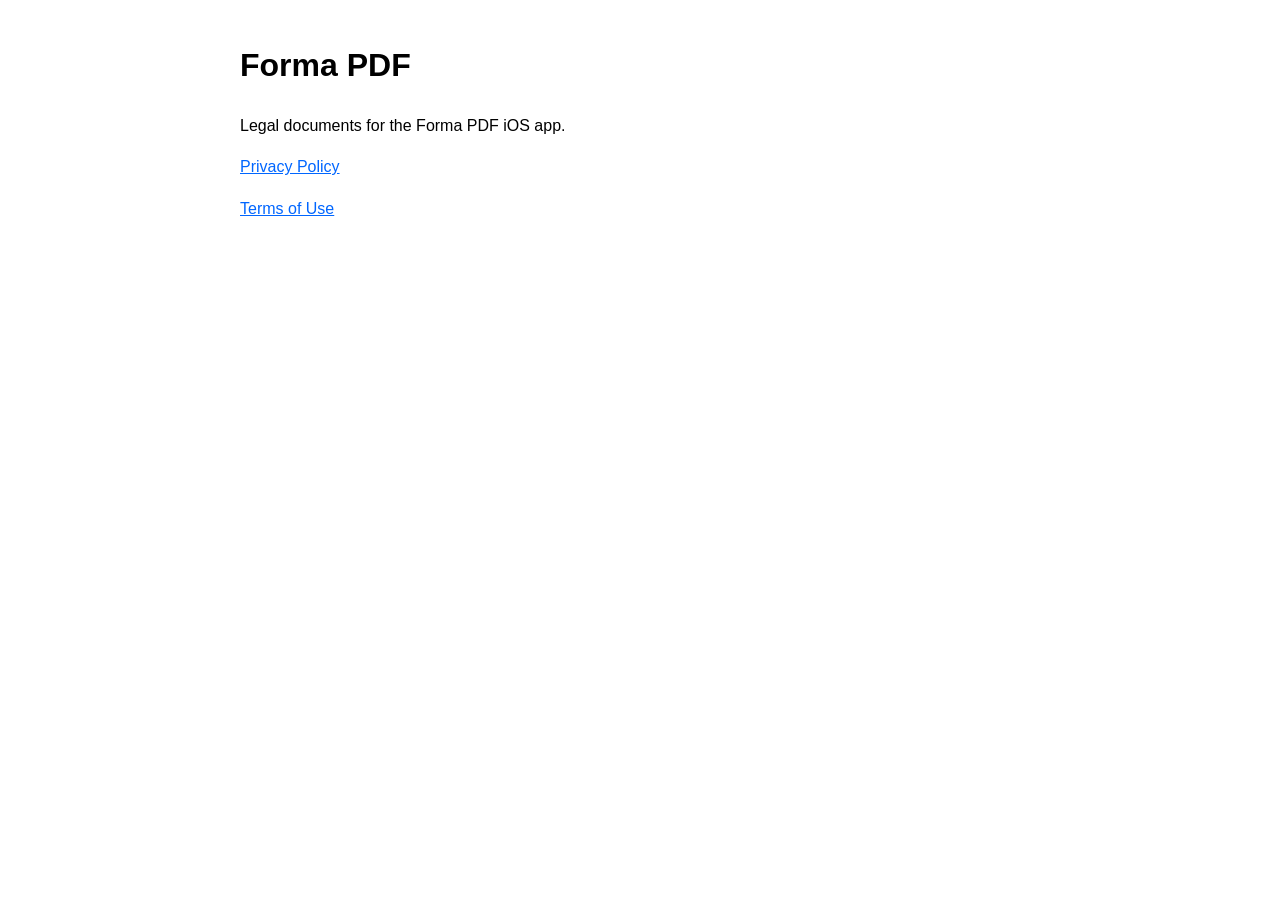
==== index.html @ 31e91ad1 "Add privacy policy and terms of use for GitHub Pages" ====
<!DOCTYPE html>
<html lang="en">
<head>
  <meta charset="UTF-8">
  <meta name="viewport" content="width=device-width, initial-scale=1.0">
  <title>Forma PDF Legal</title>
  <style>
    :root { color-scheme: light dark; }
    body { font-family: -apple-system, BlinkMacSystemFont, "Segoe UI", Roboto, sans-serif; max-width: 800px; margin: 40px auto; padding: 0 20px; line-height: 1.6; }
    a { color: #0066FF; }
  </style>
</head>
<body>
  <h1>Forma PDF</h1>
  <p>Legal documents for the Forma PDF iOS app.</p>
  <p><a href="privacy.html">Privacy Policy</a></p>
  <p><a href="terms.html">Terms of Use</a></p>
</body>
</html>
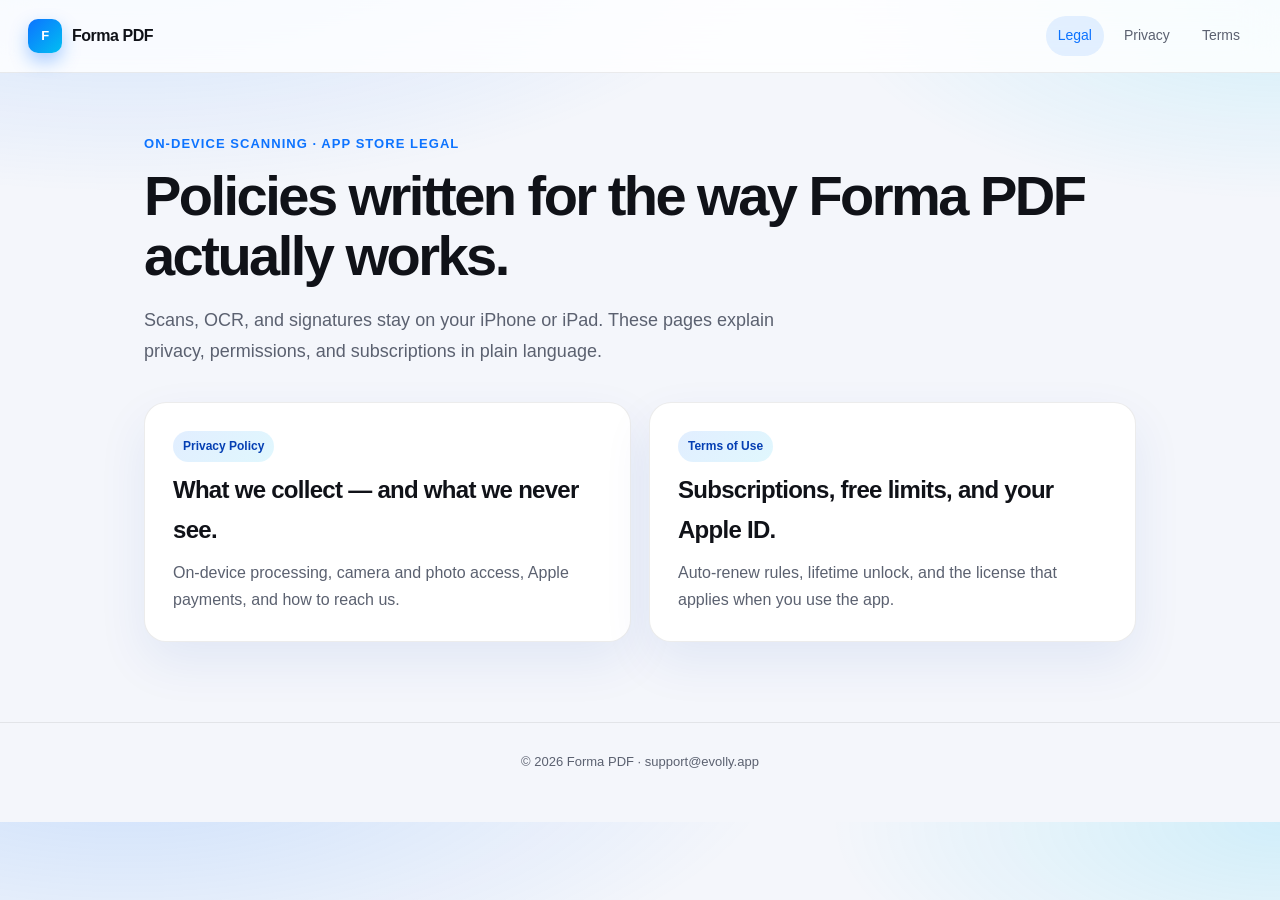
==== commit 9fb6e0d4: "Redesign legal site to match Forma PDF branding" ====
--- a/index.html
+++ b/index.html
@@ -4,16 +4,36 @@
   <meta charset="UTF-8">
   <meta name="viewport" content="width=device-width, initial-scale=1.0">
   <title>Forma PDF Legal</title>
-  <style>
-    :root { color-scheme: light dark; }
-    body { font-family: -apple-system, BlinkMacSystemFont, "Segoe UI", Roboto, sans-serif; max-width: 800px; margin: 40px auto; padding: 0 20px; line-height: 1.6; }
-    a { color: #0066FF; }
-  </style>
+  <link rel="stylesheet" href="styles.css">
 </head>
 <body>
-  <h1>Forma PDF</h1>
-  <p>Legal documents for the Forma PDF iOS app.</p>
-  <p><a href="privacy.html">Privacy Policy</a></p>
-  <p><a href="terms.html">Terms of Use</a></p>
+  <header class="nav">
+    <a class="brand" href="index.html"><span class="mark">F</span> Forma PDF</a>
+    <nav class="nav-links">
+      <a class="active" href="index.html">Legal</a>
+      <a href="privacy.html">Privacy</a>
+      <a href="terms.html">Terms</a>
+    </nav>
+  </header>
+
+  <main class="hero">
+    <div class="kicker">On-device scanning · App Store legal</div>
+    <h1>Policies written for the way Forma PDF actually works.</h1>
+    <p class="lede">Scans, OCR, and signatures stay on your iPhone or iPad. These pages explain privacy, permissions, and subscriptions in plain language.</p>
+    <div class="cards">
+      <a class="card" href="privacy.html">
+        <span class="chip">Privacy Policy</span>
+        <h2>What we collect — and what we never see.</h2>
+        <p>On-device processing, camera and photo access, Apple payments, and how to reach us.</p>
+      </a>
+      <a class="card" href="terms.html">
+        <span class="chip">Terms of Use</span>
+        <h2>Subscriptions, free limits, and your Apple ID.</h2>
+        <p>Auto-renew rules, lifetime unlock, and the license that applies when you use the app.</p>
+      </a>
+    </div>
+  </main>
+
+  <footer class="footer">© 2026 Forma PDF · support@evolly.app</footer>
 </body>
 </html>
--- a/styles.css
+++ b/styles.css
@@ -0,0 +1,206 @@
+:root {
+  color-scheme: light dark;
+  --blue: #0d73ff;
+  --blue-deep: #053fb3;
+  --cyan: #00bff2;
+  --ink: #101218;
+  --muted: #5b6170;
+  --line: rgba(16, 18, 24, 0.08);
+  --bg: #f4f6fb;
+  --paper: #ffffff;
+  --nav: rgba(255, 255, 255, 0.82);
+  --shadow: 0 20px 50px rgba(13, 63, 179, 0.08);
+  --radius: 22px;
+}
+
+@media (prefers-color-scheme: dark) {
+  :root {
+    --ink: #f3f5fb;
+    --muted: #a8b0c2;
+    --line: rgba(255, 255, 255, 0.1);
+    --bg: #0b0d14;
+    --paper: #151822;
+    --nav: rgba(11, 13, 20, 0.78);
+    --shadow: 0 24px 60px rgba(0, 0, 0, 0.35);
+  }
+}
+
+* { box-sizing: border-box; }
+html { scroll-behavior: smooth; }
+body {
+  margin: 0;
+  font-family: "SF Pro Display", -apple-system, BlinkMacSystemFont, "Segoe UI", sans-serif;
+  background:
+    radial-gradient(1200px 500px at 10% -10%, rgba(13, 115, 255, 0.18), transparent 55%),
+    radial-gradient(900px 400px at 100% 0%, rgba(0, 191, 242, 0.14), transparent 50%),
+    var(--bg);
+  color: var(--ink);
+  line-height: 1.7;
+}
+
+a { color: var(--blue); text-decoration: none; }
+a:hover { text-decoration: underline; }
+
+.nav {
+  position: sticky;
+  top: 0;
+  z-index: 10;
+  display: flex;
+  align-items: center;
+  justify-content: space-between;
+  gap: 16px;
+  padding: 16px 28px;
+  backdrop-filter: blur(18px);
+  background: var(--nav);
+  border-bottom: 1px solid var(--line);
+}
+.brand {
+  display: flex;
+  align-items: center;
+  gap: 10px;
+  color: var(--ink);
+  font-weight: 720;
+  letter-spacing: -0.03em;
+  text-decoration: none;
+}
+.mark {
+  width: 34px;
+  height: 34px;
+  border-radius: 10px;
+  background: linear-gradient(135deg, var(--blue), var(--cyan));
+  color: white;
+  display: grid;
+  place-items: center;
+  font-size: 13px;
+  font-weight: 800;
+  box-shadow: 0 8px 18px rgba(13, 115, 255, 0.35);
+}
+.nav-links { display: flex; gap: 8px; }
+.nav-links a {
+  color: var(--muted);
+  text-decoration: none;
+  padding: 8px 12px;
+  border-radius: 999px;
+  font-size: 14px;
+}
+.nav-links a:hover, .nav-links a.active {
+  background: rgba(13, 115, 255, 0.1);
+  color: var(--blue);
+  text-decoration: none;
+}
+
+.hero, .wrap { max-width: 1040px; margin: 0 auto; padding: 56px 24px 80px; }
+.kicker {
+  display: inline-flex;
+  align-items: center;
+  gap: 8px;
+  color: var(--blue);
+  font-size: 13px;
+  font-weight: 700;
+  letter-spacing: 0.08em;
+  text-transform: uppercase;
+}
+h1 {
+  margin: 10px 0 12px;
+  font-size: clamp(36px, 5vw, 56px);
+  letter-spacing: -0.045em;
+  line-height: 1.08;
+}
+.lede { color: var(--muted); font-size: 18px; max-width: 640px; }
+
+.cards {
+  display: grid;
+  grid-template-columns: repeat(2, minmax(0, 1fr));
+  gap: 18px;
+  margin-top: 36px;
+}
+.card {
+  background: var(--paper);
+  border: 1px solid var(--line);
+  border-radius: var(--radius);
+  padding: 28px;
+  box-shadow: var(--shadow);
+  text-decoration: none;
+  color: inherit;
+  display: block;
+  transition: transform .2s ease, box-shadow .2s ease;
+}
+.card:hover {
+  transform: translateY(-4px);
+  box-shadow: 0 28px 60px rgba(13, 63, 179, 0.14);
+  text-decoration: none;
+}
+.card h2 { margin: 8px 0 8px; font-size: 24px; letter-spacing: -0.03em; }
+.card p { margin: 0; color: var(--muted); }
+.chip {
+  display: inline-block;
+  padding: 5px 10px;
+  border-radius: 999px;
+  background: linear-gradient(135deg, rgba(13,115,255,.12), rgba(0,191,242,.12));
+  color: var(--blue-deep);
+  font-size: 12px;
+  font-weight: 700;
+}
+@media (prefers-color-scheme: dark) {
+  .chip { color: #9fd4ff; }
+}
+
+.doc-layout {
+  max-width: 1100px;
+  margin: 0 auto;
+  padding: 40px 24px 80px;
+  display: grid;
+  grid-template-columns: 230px minmax(0, 1fr);
+  gap: 36px;
+}
+.toc {
+  position: sticky;
+  top: 92px;
+  align-self: start;
+  background: var(--paper);
+  border: 1px solid var(--line);
+  border-radius: 18px;
+  padding: 18px;
+}
+.toc h3 { margin: 0 0 10px; font-size: 12px; letter-spacing: .08em; text-transform: uppercase; color: var(--muted); }
+.toc a { display: block; color: var(--muted); padding: 6px 0; font-size: 14px; text-decoration: none; }
+.toc a:hover { color: var(--blue); }
+
+.paper {
+  background: var(--paper);
+  border: 1px solid var(--line);
+  border-radius: 28px;
+  padding: 40px 44px;
+  box-shadow: var(--shadow);
+}
+.meta { color: var(--muted); font-size: 14px; margin-bottom: 28px; }
+h2 {
+  font-size: 22px;
+  letter-spacing: -0.03em;
+  margin: 32px 0 10px;
+}
+.paper p { color: var(--ink); }
+.paper ul { padding-left: 18px; color: var(--ink); }
+.paper li { margin: 8px 0; }
+.note {
+  margin: 24px 0;
+  padding: 16px 18px;
+  border-radius: 16px;
+  background: linear-gradient(135deg, rgba(13,115,255,.08), rgba(0,191,242,.08));
+  border: 1px solid rgba(13,115,255,.15);
+}
+
+.footer {
+  border-top: 1px solid var(--line);
+  color: var(--muted);
+  text-align: center;
+  padding: 28px 16px 48px;
+  font-size: 13px;
+}
+
+@media (max-width: 860px) {
+  .cards, .doc-layout { grid-template-columns: 1fr; }
+  .toc { position: static; }
+  .paper { padding: 28px 22px; }
+  .nav { padding: 14px 16px; }
+}
